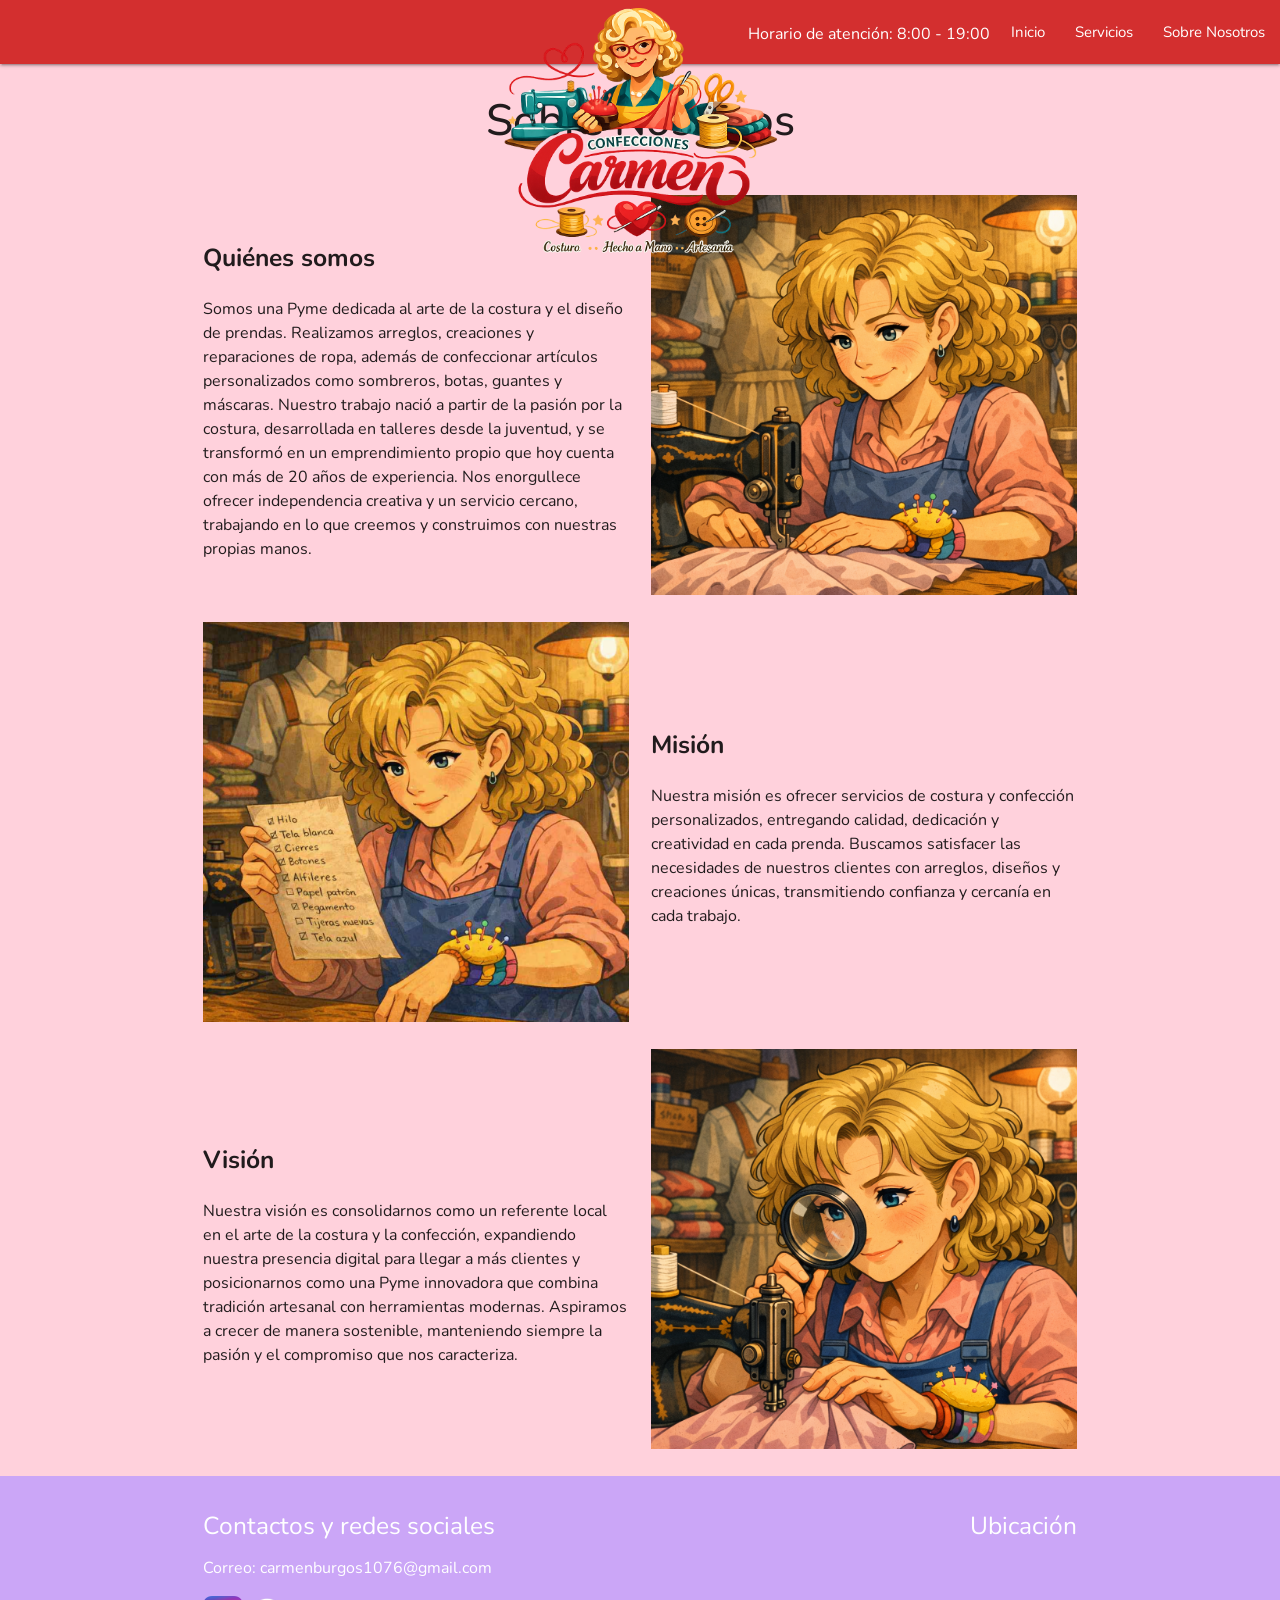
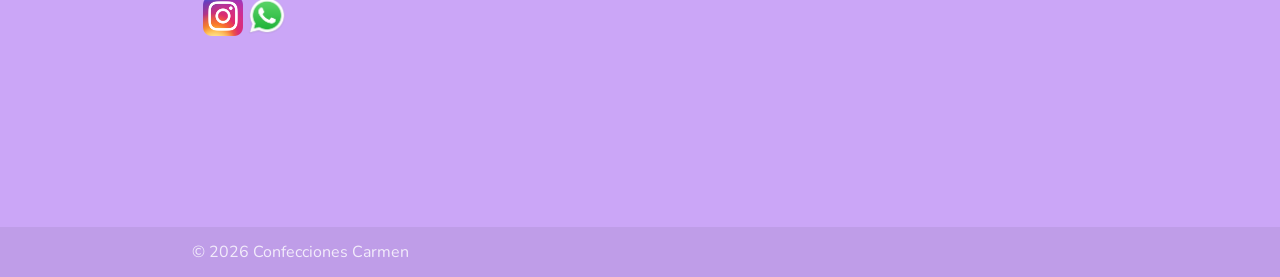
==== Front_End_Proyecto/nosotros.html @ 8a48b278 "cambios css en todas las paginas del link del correo" ====
<!DOCTYPE html>
<html lang="es">
<head>
  <meta charset="UTF-8">
  <meta name="viewport" content="width=device-width, initial-scale=1.0">
  <title>Tienda de Costuras</title>

  <link rel="preconnect" href="https://fonts.googleapis.com">
  <link rel="preconnect" href="https://fonts.gstatic.com" crossorigin>
  <link href="https://fonts.googleapis.com/css2?family=Nunito:wght@400;600;700;800&display=swap" rel="stylesheet">
  <link rel="stylesheet" href="https://cdnjs.cloudflare.com/ajax/libs/font-awesome/6.5.0/css/all.min.css">
  <link rel="stylesheet" href="https://cdnjs.cloudflare.com/ajax/libs/materialize/1.0.0/css/materialize.min.css">
  <link rel="stylesheet" href="css/css.css">

</head>
<body>
  <!-- aqui va la Barra superior -->
  <header>
    <nav class="red darken-2">
  <div class="nav-wrapper center-align">
    <a href="index.html" class="brand-logo center">
      <img src="img/ConC v3.png" alt="Logo Mi Empresa" class="logo-img">
    </a>

        <ul id="nav-mobile" class="right hide-on-med-and-down">
          <li><a href="index.html">Inicio</a></li>
          <li><a href="servicios.html">Servicios</a></li>
          <li><a href="nosotros.html">Sobre Nosotros</a></li>
        </ul>
        <span class="right horario-nav">Horario de atención: 8:00 - 19:00</span>
      </div>
    </nav>
  </header>

  
  <!-- Contenido principal -->
  <main class="main-content">
    <div class="container">
      <h3 class="center-align title-nosotros"><strong>Sobre Nosotros</strong></h3>

      <!-- Fila 1: Texto | Imagen -->
      <div class="row valign-wrapper">
        <div class="col s12 m6">
          <h5 class="title-nosotros-datos">Quiénes somos</h5>
          <p>Somos una Pyme dedicada al arte de la costura y el diseño de prendas. Realizamos arreglos,
             creaciones y reparaciones de ropa, además de confeccionar artículos personalizados como sombreros, 
             botas, guantes y máscaras. Nuestro trabajo nació a partir de la pasión por la costura, desarrollada en 
             talleres desde la juventud, y se transformó en un emprendimiento propio que hoy cuenta con más de 20 años de experiencia.
             Nos enorgullece ofrecer independencia creativa y un servicio cercano, trabajando en lo que creemos y construimos con nuestras propias manos. </p>
        </div>
        <div class="col m6 hide-on-small-only">
          <img src="img/imagenia.png" alt="Sobre nosotros" class="responsive-img">
        </div>
      </div>

      <!-- Fila 2: Imagen | Texto -->
      <div class="row valign-wrapper">
        <div class="col m6 hide-on-small-only">
          <img src="img/imagenia3.png" alt="Sobre nosotros" class="responsive-img">
        </div>
        <div class="col s12 m6">
          <h5 class="title-nosotros-datos">Misión</h5>
          <p>Nuestra misión es ofrecer servicios de costura y confección personalizados, 
            entregando calidad, dedicación y creatividad en cada prenda. 
            Buscamos satisfacer las necesidades de nuestros clientes con arreglos, diseños y creaciones únicas, 
            transmitiendo confianza y cercanía en cada trabajo.</p>
        </div>
      </div>

      <!-- Fila 3: Texto | Imagen -->
      <div class="row valign-wrapper">
        <div class="col s12 m6">
          <h5 class="title-nosotros-datos">Visión</h5>
          <p>Nuestra visión es consolidarnos como un referente local en el arte de la costura y la confección, 
            expandiendo nuestra presencia digital para llegar a más clientes y posicionarnos como una Pyme innovadora que combina tradición 
            artesanal con herramientas modernas. Aspiramos a crecer de manera sostenible, manteniendo siempre la pasión y el compromiso que nos caracteriza.</p>
        </div>
        <div class="col m6 hide-on-small-only">
          <img src="img/imagenia2.png" alt="Sobre nosotros" class="responsive-img">
        </div>
      </div>

    </div>
  </main>


  <!-- aqui va el pie de pagina -->
  <footer class="page-footer">
    <div class="container">
      <div class="row">
        <!-- Columna izquierda: contactos y redes -->
        <div class="col s12 m6">
          <h5 class="white-text">Contactos y redes sociales</h5> 
         <p class="white-text"><a class="link_correo" href="mailto:carmenburgos1076@gmail.com">Correo: carmenburgos1076@gmail.com</a></p>
          <a href="https://www.instagram.com/carmenburgos1076" target="_blank">
            <img src="img/Instagram_icon.png" alt="Instagram_icon" width="40" height="40">
          </a>
          <a href="https://wa.me/56961968245" target="_blank">
            <img src="img/WhatsApp_icon.png" alt="WhatsApp_icon" width="40" height="40">
          </a>
        </div>

        <div class="col s12 m6 right-align">
          <h5 class="white-text">Ubicación</h5>
          <iframe 
            src="https://www.google.com/maps/embed?pb=!4v1776399993003!6m8!1m7!1stLhyUdAjSl9Hm99v_wA_qw!2m2!1d-27.35488574480108!2d-70.31295464210376!3f214.4098993925791!4f-11.968861570810489!5f0.7820865974627469" 
            width="400" 
            height="250" 
            style="border:0;" 
            allowfullscreen="" 
            loading="lazy">
          </iframe>
        </div>
      </div>
    </div>

    <div class="footer-copyright">
      <div class="container">
        © 2026 Confecciones Carmen
      </div>
    </div>
  </footer>



  <script src="https://cdnjs.cloudflare.com/ajax/libs/materialize/1.0.0/js/materialize.min.js"></script>
</body>
</html>
---- Front_End_Proyecto/css/css.css ----
@import url('https://fonts.googleapis.com/css2?family=Nunito:wght@400;600;700;800&display=swap');

*, *::before, *::after {
  font-family: 'Nunito', sans-serif;
}

 body {
    display: flex;
    min-height: 100vh;
    flex-direction: column;
    font-size: 16px;
    background-color: #FFD1DC;
  }

  .responsive-img {
    height: 400px  !important;
    width: 100% !important;
    object-fit: cover;

  }
  
  .horario-nav {
  font-size: 16px;   
  padding: 2px 6px;  
}

  main {
    flex: 1 0 auto;
  }

  .title-nosotros {
    margin-bottom: 50px;
  }

  .title-nosotros-datos {
    margin-bottom: 25px;
    margin-top: 25px;
    font-weight: bold !important;
  }


  .logo-img {
  height: 350px;
  margin-top: -25px;
  }

  /* ── Accesibilidad: foco visible para navegación con teclado ── */
  a:focus,
  button:focus,
  input:focus,
  select:focus,
  textarea:focus {
    outline: 1px solid #818181;
    outline-offset: 2px;
    border-radius: 2px;
  }
  
  nav {
    background-color: lemonchiffon;
  }
  
  .page-footer {
    background-color: #CBA6F7; /* Morado pastel */
  }
  
  .responsive-service-img {
    height: 150px !important;
    width: auto !important;
    margin: 20px auto 0 !important;
    display: block;
    object-fit: contain;
  }

  .card_servicios {
    border-radius: 15px;
  }

  .link_correo {
    color: white;
  }

  .link_correo:hover {
    color: #FFD1DC;
  }
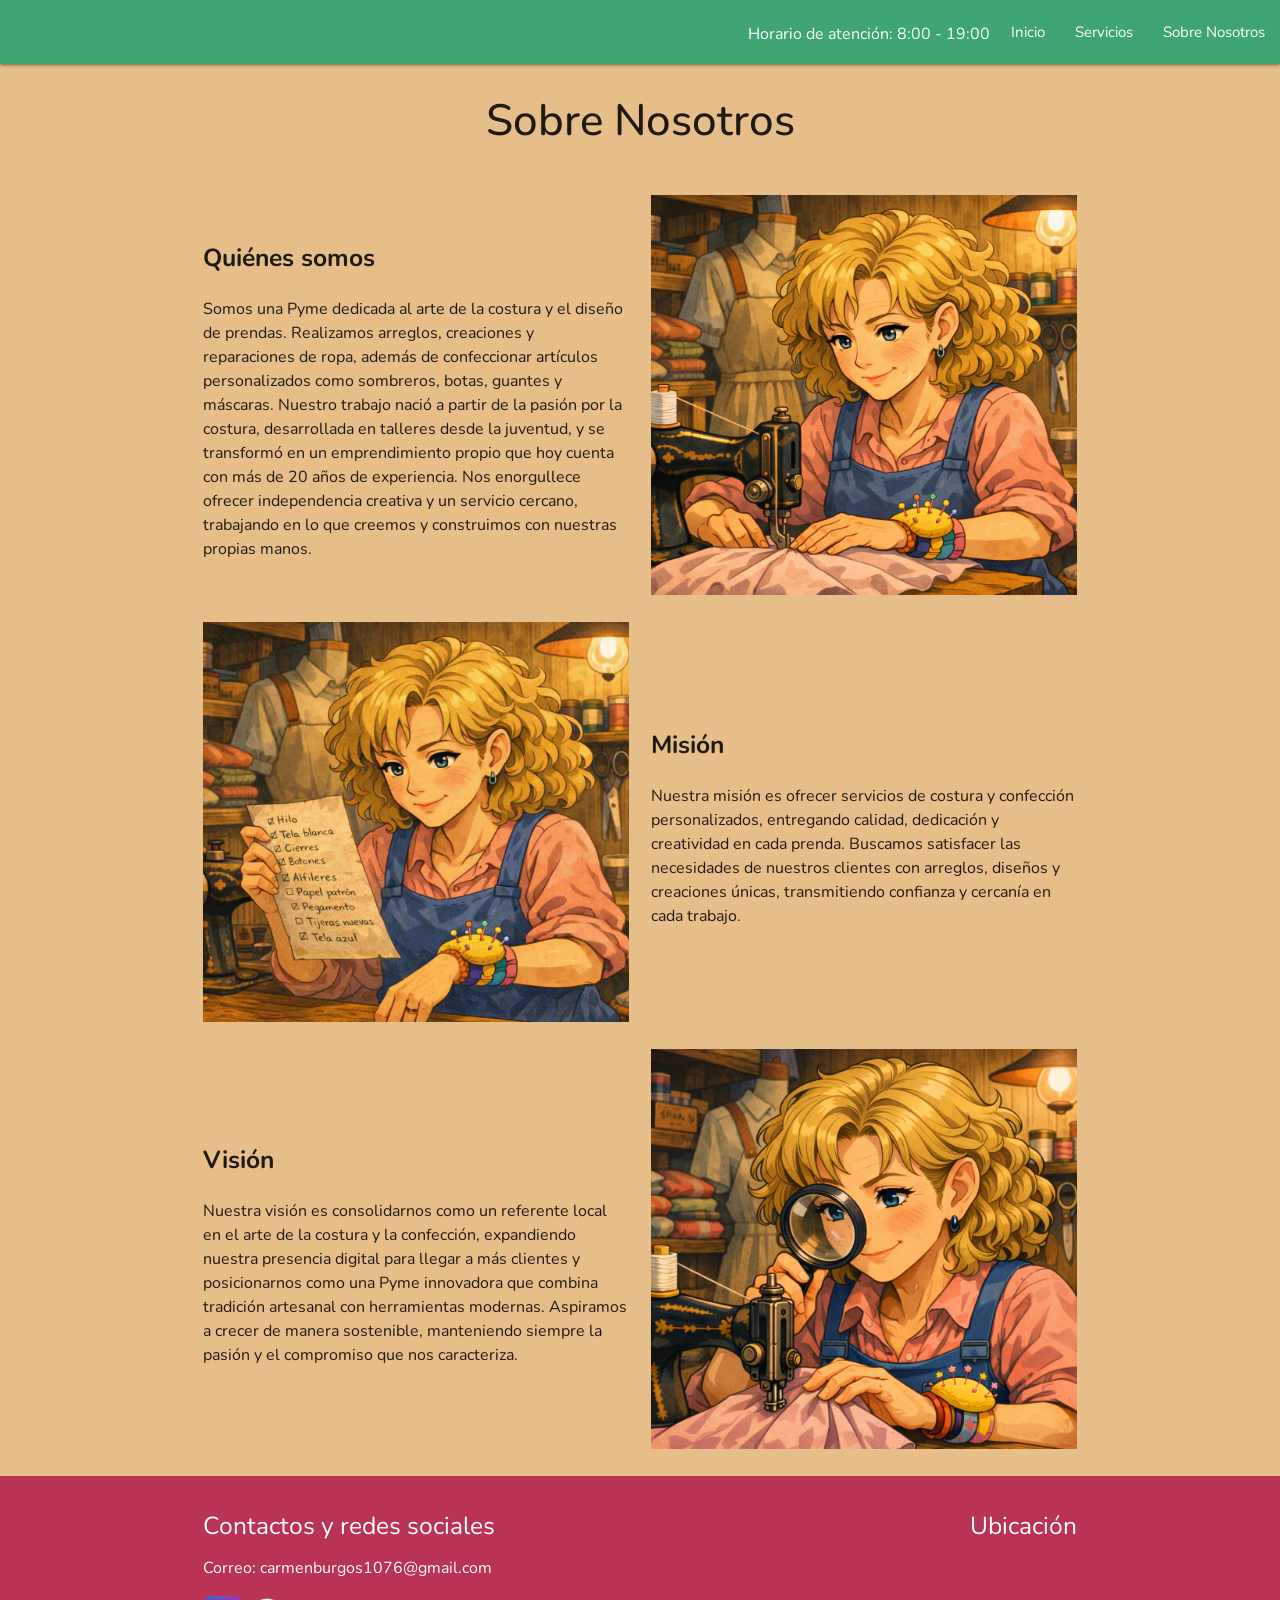
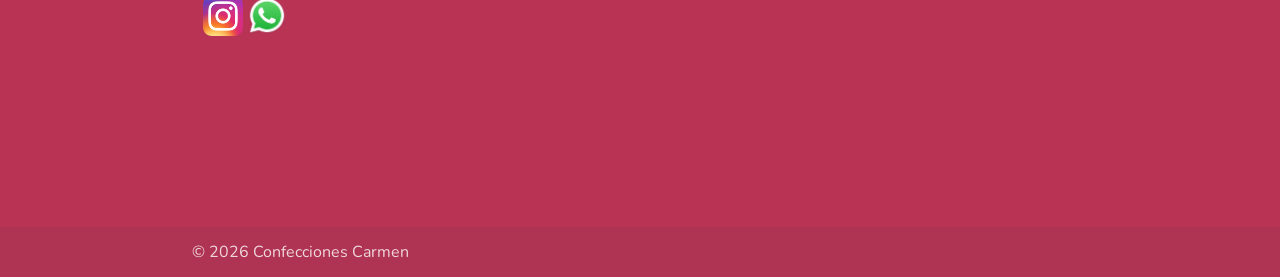
==== commit 7c0e9da5: "Cambio Visual Se Cambio El Lugar Del "Bienvenidos" y Tambien Los Colores Tanto Del Footer Como De La" ====
--- a/Front_End_Proyecto/nosotros.html
+++ b/Front_End_Proyecto/nosotros.html
@@ -16,10 +16,10 @@
 <body>
   <!-- aqui va la Barra superior -->
   <header>
-    <nav class="red darken-2">
+    <nav class="barra-superior">
   <div class="nav-wrapper center-align">
     <a href="index.html" class="brand-logo center">
-      <img src="img/ConC v3.png" alt="Logo Mi Empresa" class="logo-img">
+      <img src="img/ConC alter version.png" alt="Logo Mi Empresa" class="logo-alter">
     </a>
 
         <ul id="nav-mobile" class="right hide-on-med-and-down">
--- a/Front_End_Proyecto/css/css.css
+++ b/Front_End_Proyecto/css/css.css
@@ -9,7 +9,7 @@
     min-height: 100vh;
     flex-direction: column;
     font-size: 16px;
-    background-color: #FFD1DC;
+    background-color: #E6BE8A;
   }
 
   .responsive-img {
@@ -38,10 +38,32 @@
     font-weight: bold !important;
   }
 
+  .barra-superior {
+  background-color: #3FA572;
+  }
 
   .logo-img {
   height: 350px;
   margin-top: -25px;
+  }
+
+  .logo-alter {
+  height: 300px;
+  position: absolute;
+  top: -50px;
+  left: -1275px;
+  }
+
+  .products-content {
+  margin-top: 50px;
+  }
+
+  .intro-trabajos {
+  margin-top: 300px;
+  margin-bottom: 30px;
+  font-size: 28px;
+  text-shadow: 1px 1px 2px rgba(0,0,0,0.2);
+  color: #222;
   }
 
   /* ── Accesibilidad: foco visible para navegación con teclado ── */
@@ -60,7 +82,7 @@
   }
   
   .page-footer {
-    background-color: #CBA6F7; /* Morado pastel */
+    background-color: #b93355;
   }
   
   .responsive-service-img {
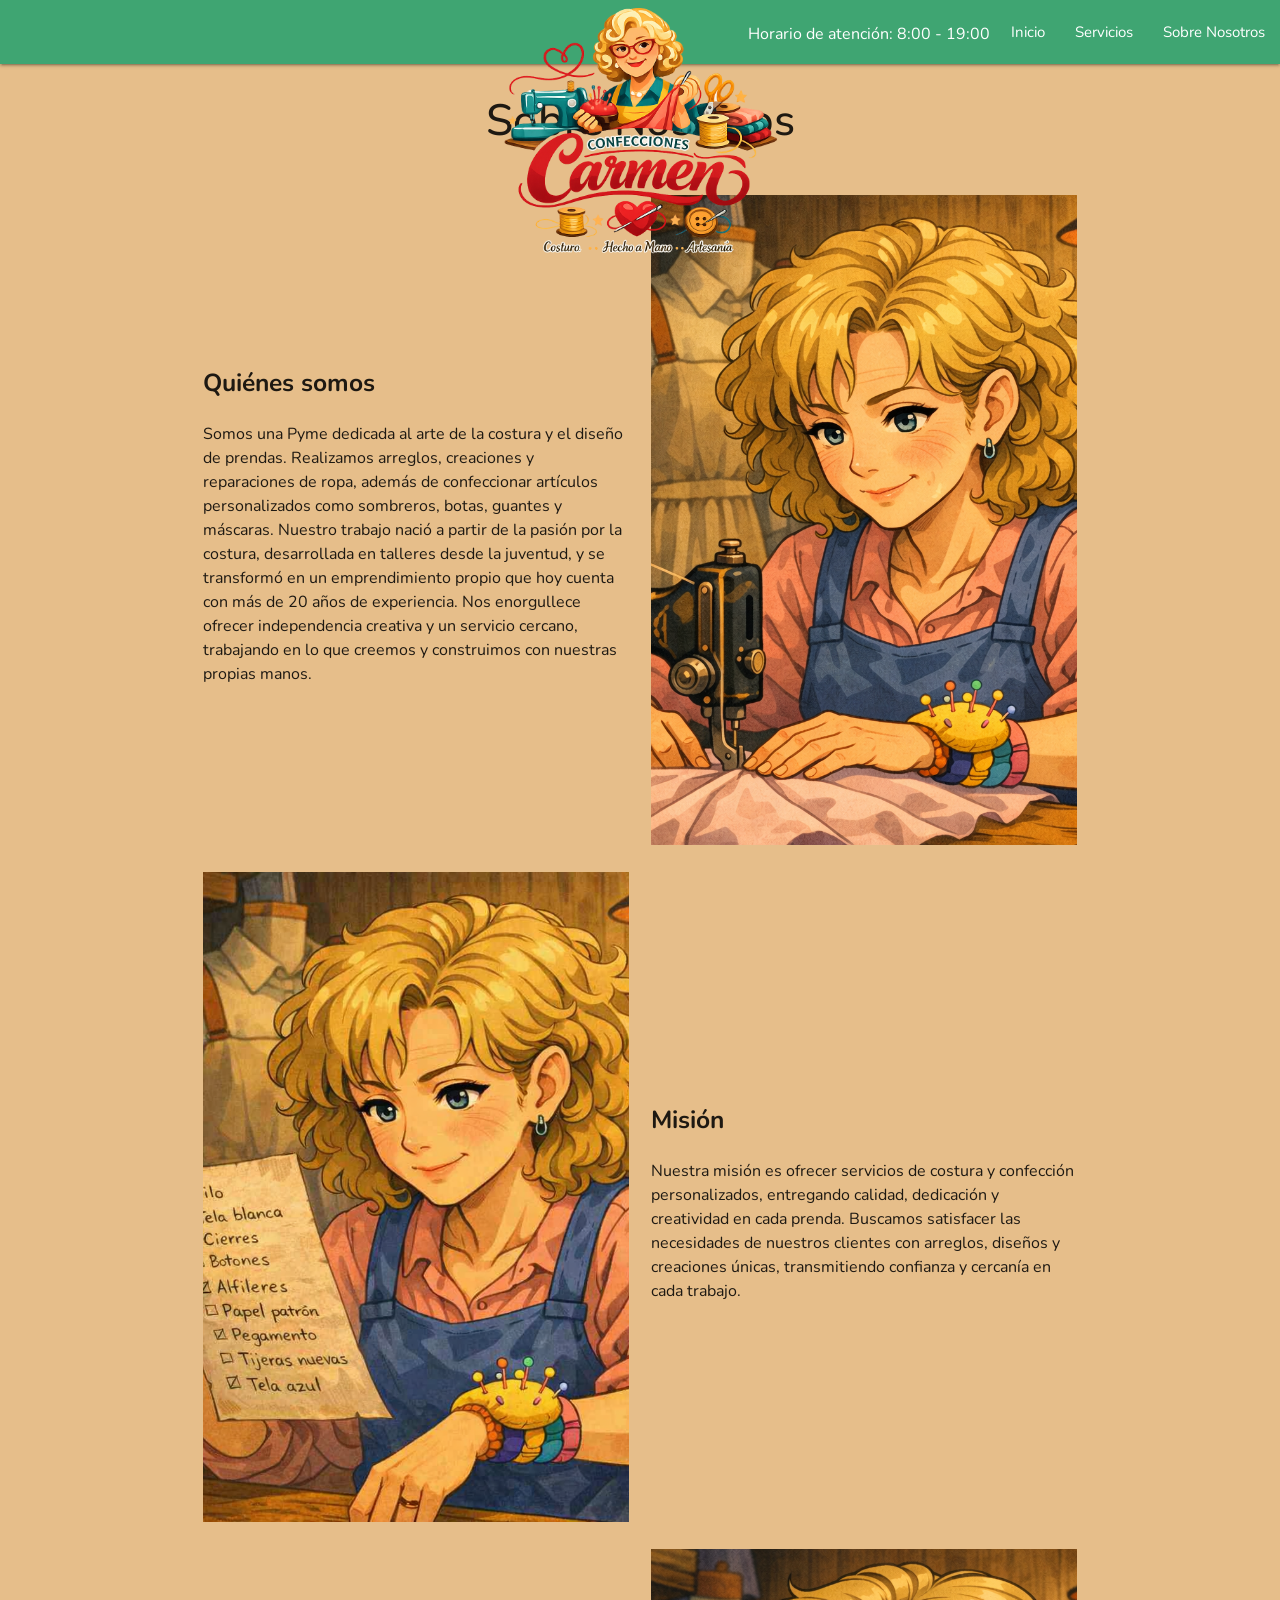
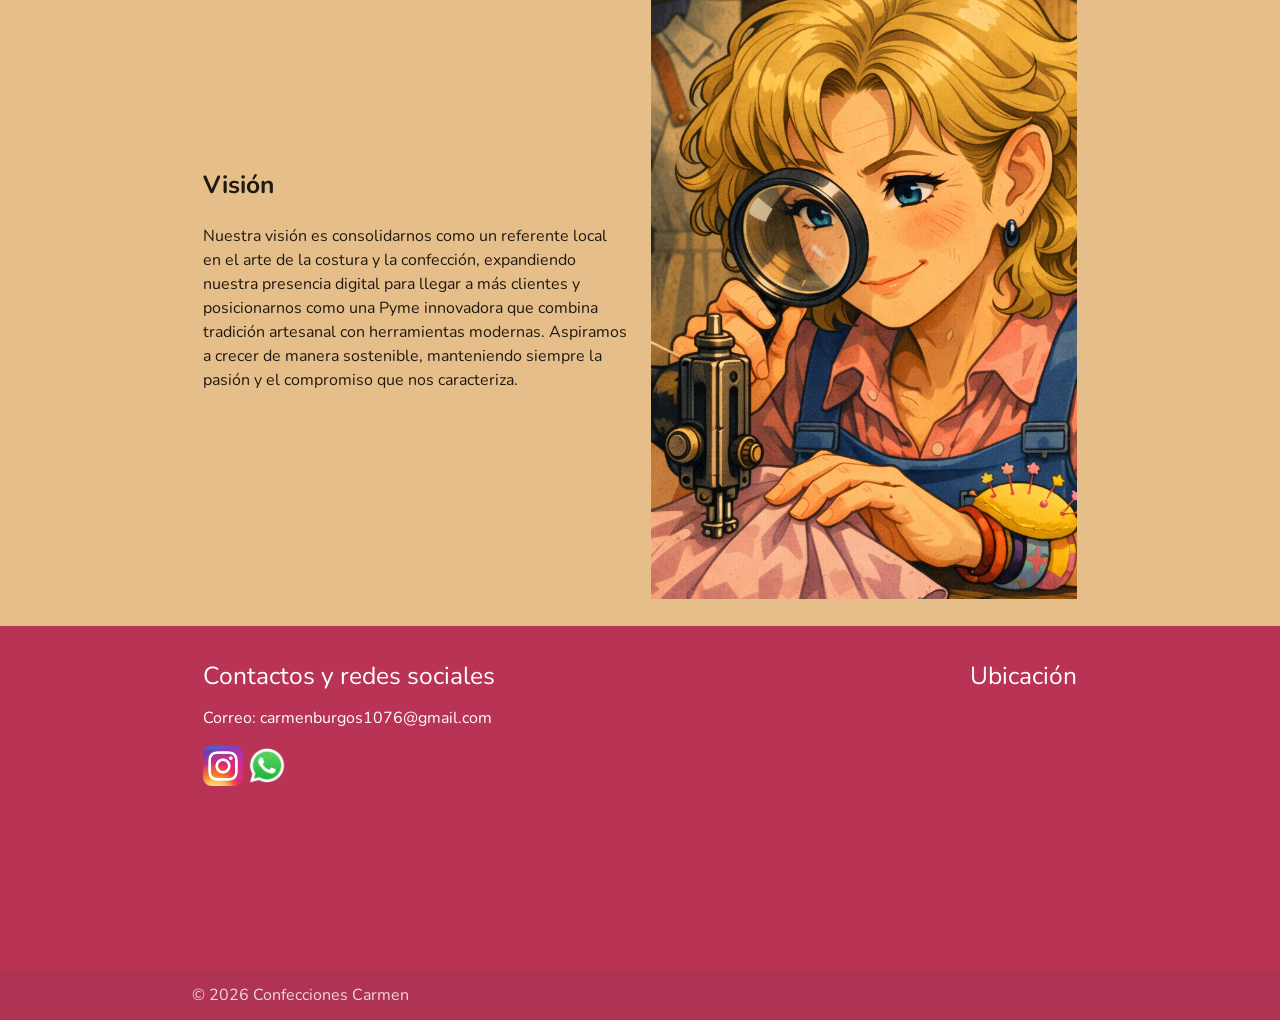
==== commit d6bed1c2: "Se ajusta la compativilidad movil y responsiva, se modifca el navgador en movil para que que quede o" ====
--- a/Front_End_Proyecto/nosotros.html
+++ b/Front_End_Proyecto/nosotros.html
@@ -10,6 +10,7 @@
   <link href="https://fonts.googleapis.com/css2?family=Nunito:wght@400;600;700;800&display=swap" rel="stylesheet">
   <link rel="stylesheet" href="https://cdnjs.cloudflare.com/ajax/libs/font-awesome/6.5.0/css/all.min.css">
   <link rel="stylesheet" href="https://cdnjs.cloudflare.com/ajax/libs/materialize/1.0.0/css/materialize.min.css">
+  <link href="https://fonts.googleapis.com/icon?family=Material+Icons" rel="stylesheet">
   <link rel="stylesheet" href="css/css.css">
 
 </head>
@@ -17,19 +18,28 @@
   <!-- aqui va la Barra superior -->
   <header>
     <nav class="barra-superior">
-  <div class="nav-wrapper center-align">
+  <div class="nav-wrapper">
     <a href="index.html" class="brand-logo center">
-      <img src="img/ConC alter version.png" alt="Logo Mi Empresa" class="logo-alter">
+      <img src="img/ConC v3.png" alt="Logo Mi Empresa" class="logo-img">
     </a>
+
+    <a href="#" data-target="mobile-nav" class="sidenav-trigger"><i class="material-icons">menu</i></a>
 
         <ul id="nav-mobile" class="right hide-on-med-and-down">
           <li><a href="index.html">Inicio</a></li>
           <li><a href="servicios.html">Servicios</a></li>
           <li><a href="nosotros.html">Sobre Nosotros</a></li>
         </ul>
-        <span class="right horario-nav">Horario de atención: 8:00 - 19:00</span>
+        <span class="right horario-nav hide-on-small-only">Horario de atención: 8:00 - 19:00</span>
       </div>
     </nav>
+
+    <!-- Menú lateral para móviles -->
+    <ul class="sidenav" id="mobile-nav">
+      <li><a href="index.html">Inicio</a></li>
+      <li><a href="servicios.html">Servicios</a></li>
+      <li><a href="nosotros.html">Sobre Nosotros</a></li>
+    </ul>
   </header>
 
   
@@ -102,14 +112,14 @@
 
         <div class="col s12 m6 right-align">
           <h5 class="white-text">Ubicación</h5>
-          <iframe 
-            src="https://www.google.com/maps/embed?pb=!4v1776399993003!6m8!1m7!1stLhyUdAjSl9Hm99v_wA_qw!2m2!1d-27.35488574480108!2d-70.31295464210376!3f214.4098993925791!4f-11.968861570810489!5f0.7820865974627469" 
-            width="400" 
-            height="250" 
-            style="border:0;" 
-            allowfullscreen="" 
-            loading="lazy">
-          </iframe>
+          <div class="map-container">
+            <iframe 
+              src="https://www.google.com/maps/embed?pb=!4v1776399993003!6m8!1m7!1stLhyUdAjSl9Hm99v_wA_qw!2m2!1d-27.35488574480108!2d-70.31295464210376!3f214.4098993925791!4f-11.968861570810489!5f0.7820865974627469" 
+              style="border:0;" 
+              allowfullscreen="" 
+              loading="lazy">
+            </iframe>
+          </div>
         </div>
       </div>
     </div>
@@ -124,5 +134,6 @@
 
 
   <script src="https://cdnjs.cloudflare.com/ajax/libs/materialize/1.0.0/js/materialize.min.js"></script>
+  <script src="js/js.js"></script>
 </body>
 </html>
--- a/Front_End_Proyecto/css/css.css
+++ b/Front_End_Proyecto/css/css.css
@@ -1,6 +1,6 @@
 @import url('https://fonts.googleapis.com/css2?family=Nunito:wght@400;600;700;800&display=swap');
 
-*, *::before, *::after {
+*:not(i):not(.fas):not(.fab):not(.far):not(.fal):not(.fad):not(.fat):not(.material-icons) {
   font-family: 'Nunito', sans-serif;
 }
 
@@ -13,7 +13,7 @@
   }
 
   .responsive-img {
-    height: 400px  !important;
+    height: 650px  !important;
     width: 100% !important;
     object-fit: cover;
 
@@ -41,6 +41,99 @@
   .barra-superior {
   background-color: #3FA572;
   }
+
+  /* ── Estilos Limpios del Carrusel ── */
+  .carousel-container {
+    padding: 40px 0;
+    background: rgba(255, 255, 255, 0.1); /* Sutil fondo para separar secciones */
+    border-radius: 20px;
+    margin: 20px 0;
+    position: relative;
+    overflow: hidden;
+    box-shadow: inset 0 0 50px rgba(0,0,0,0.05);
+  }
+
+  .carousel-container h2 {
+    margin-bottom: 40px;
+    font-weight: 700;
+    color: #444;
+  }
+
+  .carousel {
+    height: 600px !important;
+    width: 100%;
+  }
+
+  .carousel.carousel-slider {
+    height: 600px !important;
+  }
+
+  .carousel .carousel-item {
+    display: flex !important;
+    justify-content: center;
+    align-items: center;
+    width: 100% !important;
+    opacity: 0; /* Inactivo */
+    transition: opacity 0.5s ease;
+  }
+
+  .carousel .carousel-item.active {
+    opacity: 1;
+  }
+
+  .carousel-item img {
+    width: auto !important; 
+    max-height: 550px;
+    border-radius: 15px; /* Bordes suaves */
+    box-shadow: 0 10px 30px rgba(0,0,0,0.15); /* Sombra elegante */
+    transition: transform 0.3s ease;
+    object-fit: contain;
+  }
+
+  .carousel-item img:hover {
+    transform: scale(1.02); /* Micro-interacción */
+  }
+
+  /* Botones de navegación con desenfoque de fondo */
+  .moveNextCarousel, .movePrevCarousel {
+    position: absolute;
+    top: 55%;
+    z-index: 10;
+    transform: translateY(-50%);
+    background-color: rgba(255, 64, 129, 0.7) !important;
+    backdrop-filter: blur(5px);
+    border: 2px solid rgba(255, 255, 255, 0.3);
+    box-shadow: 0 4px 15px rgba(0,0,0,0.1) !important;
+    transition: all 0.3s ease !important;
+  }
+
+  .movePrevCarousel {
+    left: 10px;
+  }
+
+  .moveNextCarousel {
+    right: 10px;
+  }
+
+  .moveNextCarousel:hover, .movePrevCarousel:hover {
+    background-color: rgba(255, 64, 129, 1) !important;
+    transform: translateY(-50%) scale(1.1);
+  }
+
+  .carousel .indicators .indicator-item {
+    background-color: rgba(0,0,0,0.15);
+    width: 12px;
+    height: 12px;
+    margin: 0 6px;
+    transition: transform 0.3s ease;
+  }
+
+  .carousel .indicators .indicator-item.active {
+    background-color: #ff4081;
+    transform: scale(1.3);
+  }
+
+  /* ───────────────────────────────── */
 
   .logo-img {
   height: 350px;
@@ -60,13 +153,13 @@
 
   .intro-trabajos {
   margin-top: 300px;
-  margin-bottom: 30px;
+  margin-bottom: -20px;
   font-size: 28px;
   text-shadow: 1px 1px 2px rgba(0,0,0,0.2);
   color: #222;
   }
 
-  /* ── Accesibilidad: foco visible para navegación con teclado ── */
+  /* ── Accesibilidad ── */
   a:focus,
   button:focus,
   input:focus,
@@ -78,7 +171,20 @@
   }
   
   nav {
-    background-color: lemonchiffon;
+    background-color: #3FA572; /* Color base del nav */
+  }
+
+  .sidenav {
+    background-color: #3FA572;
+  }
+
+  .sidenav li a {
+    color: white !important;
+    font-weight: 600;
+  }
+
+  .sidenav li a:hover {
+    background-color: rgba(255, 255, 255, 0.1) !important;
   }
   
   .page-footer {
@@ -105,3 +211,43 @@
     color: #FFD1DC;
   }
 
+  /* Estilos para el Mapa Responsivo */
+  .map-container {
+    width: 100%;
+    max-width: 400px;
+    height: 250px;
+    margin-left: auto;
+    border-radius: 8px;
+    overflow: hidden;
+  }
+
+  .map-container iframe {
+    width: 100% !important;
+    height: 100% !important;
+  }
+
+  @media only screen and (max-width: 600px) {
+    .map-container {
+      max-width: 100%;
+      height: 200px;
+      margin-top: 20px;
+    }
+    
+    .logo-img {
+      height: 200px;
+      margin-top: 0;
+    }
+
+    .intro-trabajos {
+      margin-top: 150px;
+      font-size: 20px;
+    }
+
+    .carousel, .carousel.carousel-slider {
+      height: 400px !important;
+    }
+    
+    .carousel-item img {
+      max-height: 350px;
+    }
+  }
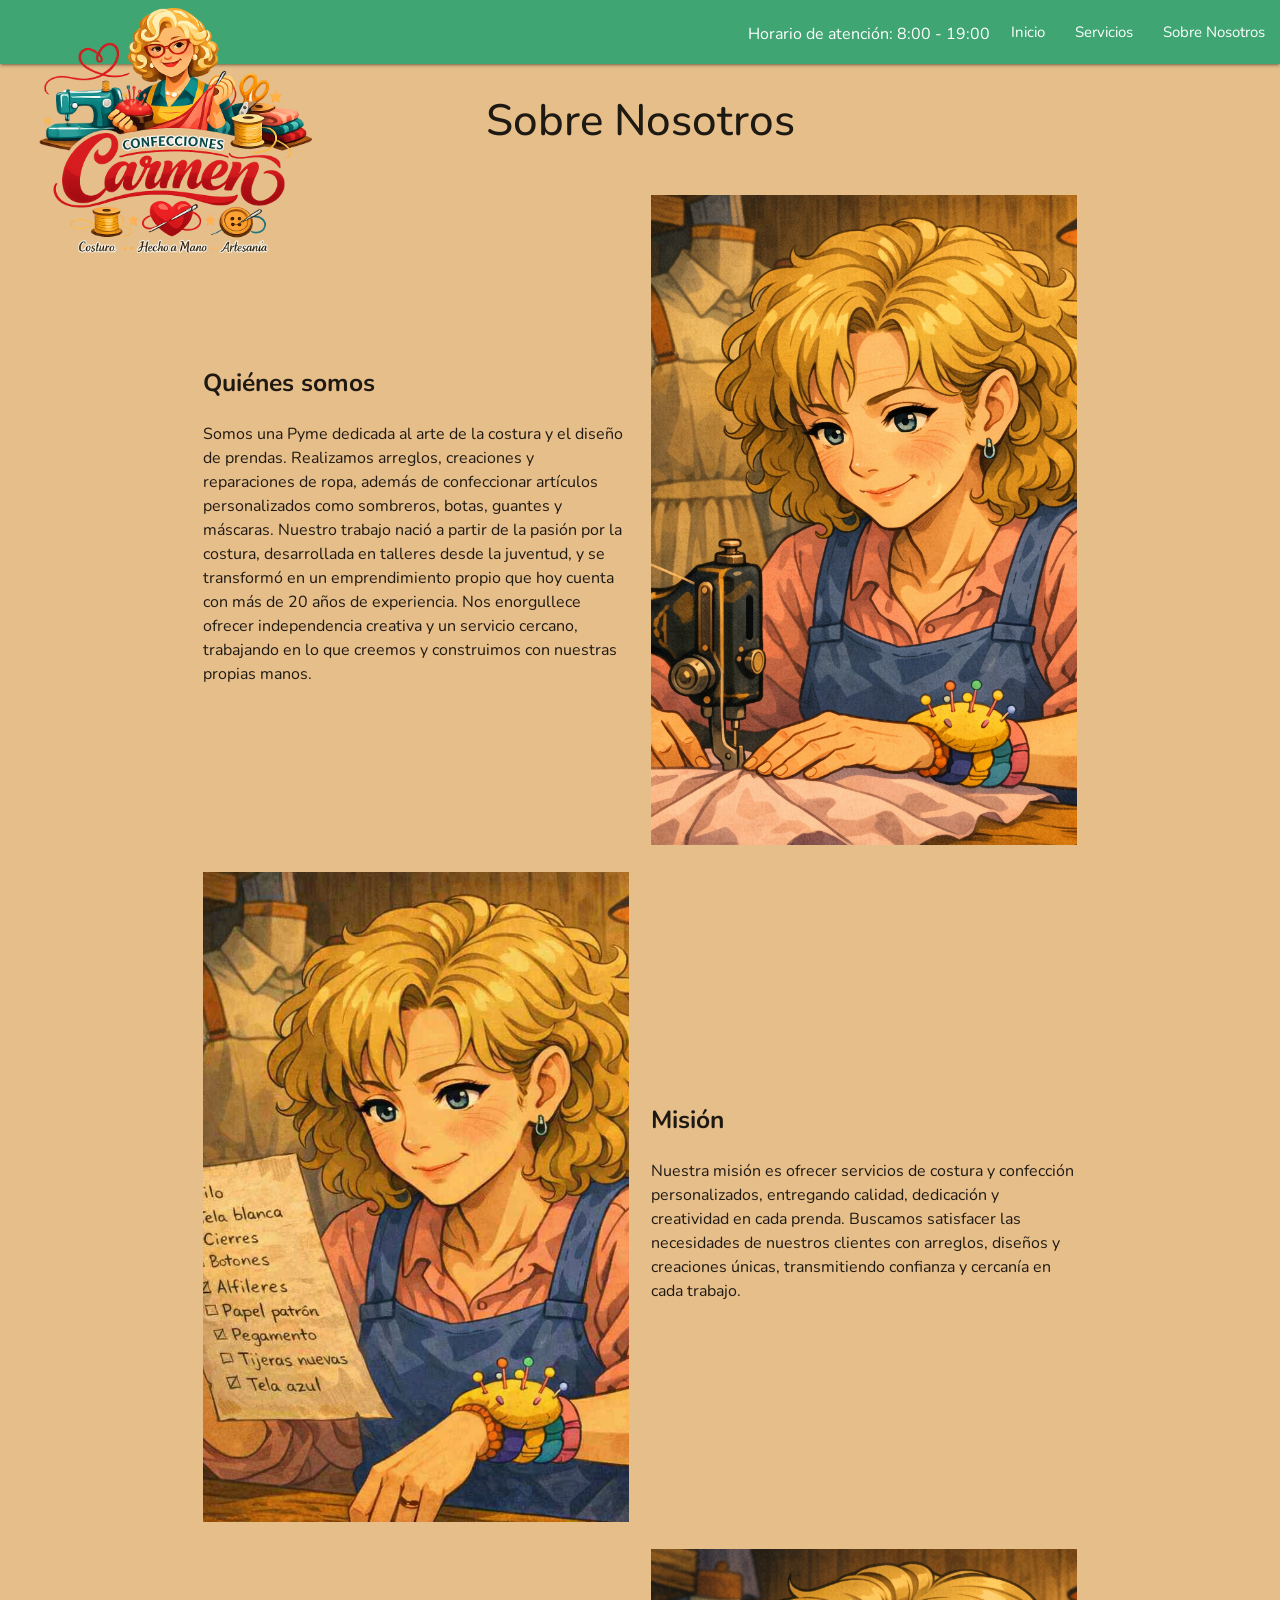
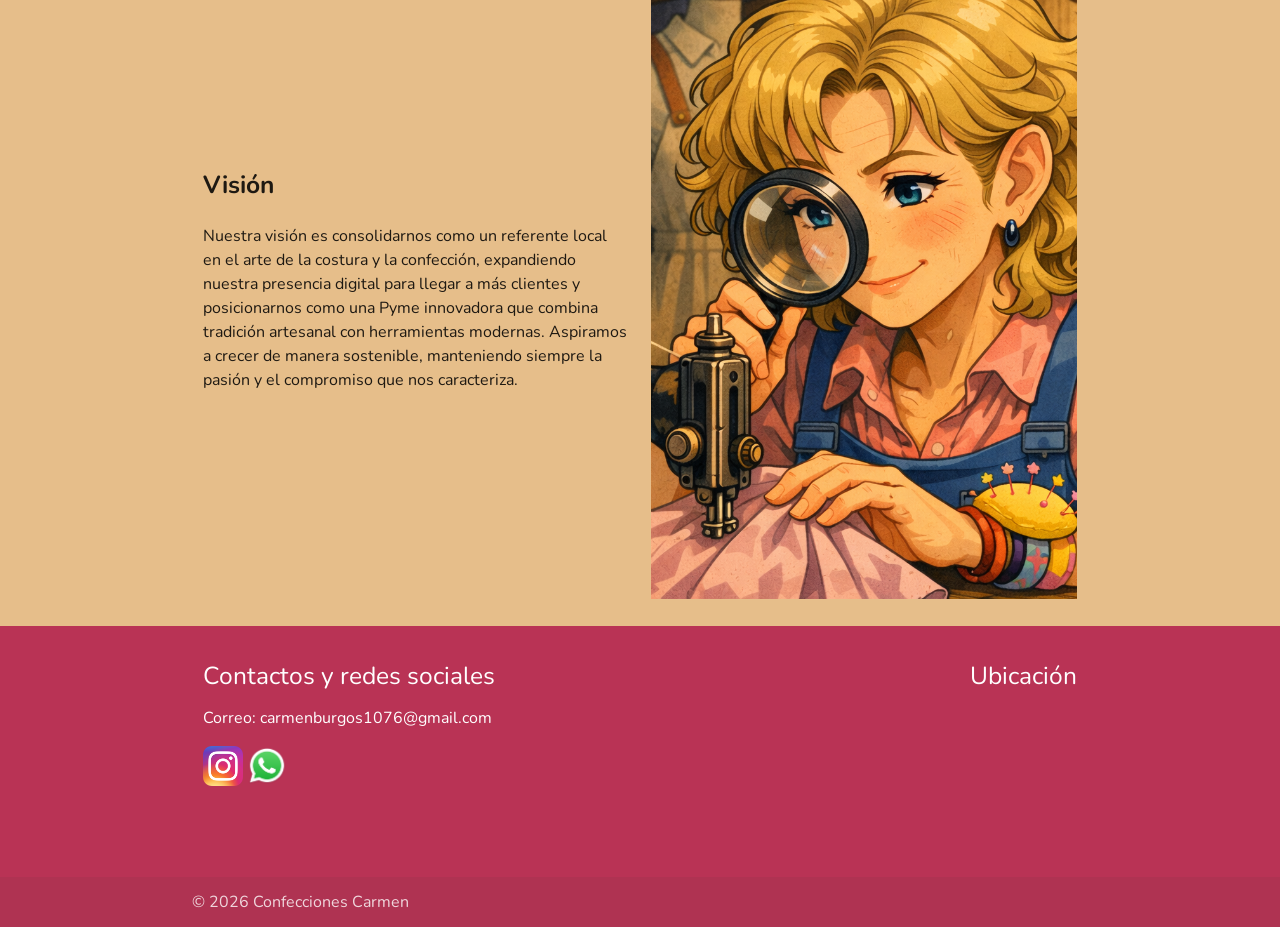
==== commit 04a3bfe4: "Se corrigio lugar de logo Se movio el logo de las paginas servicios y sobre nosotros, ya que causaba" ====
--- a/Front_End_Proyecto/nosotros.html
+++ b/Front_End_Proyecto/nosotros.html
@@ -15,11 +15,10 @@
 
 </head>
 <body>
-  <!-- aqui va la Barra superior -->
   <header>
     <nav class="barra-superior">
   <div class="nav-wrapper">
-    <a href="index.html" class="brand-logo center">
+    <a href="index.html" class="brand-logo left">
       <img src="img/ConC v3.png" alt="Logo Mi Empresa" class="logo-img">
     </a>
 
@@ -34,7 +33,6 @@
       </div>
     </nav>
 
-    <!-- Menú lateral para móviles -->
     <ul class="sidenav" id="mobile-nav">
       <li><a href="index.html">Inicio</a></li>
       <li><a href="servicios.html">Servicios</a></li>
@@ -43,12 +41,10 @@
   </header>
 
   
-  <!-- Contenido principal -->
   <main class="main-content">
     <div class="container">
       <h3 class="center-align title-nosotros"><strong>Sobre Nosotros</strong></h3>
 
-      <!-- Fila 1: Texto | Imagen -->
       <div class="row valign-wrapper">
         <div class="col s12 m6">
           <h5 class="title-nosotros-datos">Quiénes somos</h5>
@@ -63,7 +59,6 @@
         </div>
       </div>
 
-      <!-- Fila 2: Imagen | Texto -->
       <div class="row valign-wrapper">
         <div class="col m6 hide-on-small-only">
           <img src="img/imagenia3.png" alt="Sobre nosotros" class="responsive-img">
@@ -77,7 +72,6 @@
         </div>
       </div>
 
-      <!-- Fila 3: Texto | Imagen -->
       <div class="row valign-wrapper">
         <div class="col s12 m6">
           <h5 class="title-nosotros-datos">Visión</h5>
@@ -94,11 +88,9 @@
   </main>
 
 
-  <!-- aqui va el pie de pagina -->
   <footer class="page-footer">
     <div class="container">
       <div class="row">
-        <!-- Columna izquierda: contactos y redes -->
         <div class="col s12 m6">
           <h5 class="white-text">Contactos y redes sociales</h5> 
          <p class="white-text"><a class="link_correo" href="mailto:carmenburgos1076@gmail.com">Correo: carmenburgos1076@gmail.com</a></p>
--- a/Front_End_Proyecto/css/css.css
+++ b/Front_End_Proyecto/css/css.css
@@ -1,6 +1,6 @@
 @import url('https://fonts.googleapis.com/css2?family=Nunito:wght@400;600;700;800&display=swap');
 
-*:not(i):not(.fas):not(.fab):not(.far):not(.fal):not(.fad):not(.fat):not(.material-icons) {
+*, *::before, *::after {
   font-family: 'Nunito', sans-serif;
 }
 
@@ -42,98 +42,63 @@
   background-color: #3FA572;
   }
 
-  /* ── Estilos Limpios del Carrusel ── */
-  .carousel-container {
-    padding: 40px 0;
-    background: rgba(255, 255, 255, 0.1); /* Sutil fondo para separar secciones */
-    border-radius: 20px;
-    margin: 20px 0;
-    position: relative;
-    overflow: hidden;
-    box-shadow: inset 0 0 50px rgba(0,0,0,0.05);
-  }
-
-  .carousel-container h2 {
-    margin-bottom: 40px;
-    font-weight: 700;
-    color: #444;
-  }
-
   .carousel {
-    height: 600px !important;
+    height: 700px !important; 
     width: 100%;
   }
 
-  .carousel.carousel-slider {
-    height: 600px !important;
-  }
-
   .carousel .carousel-item {
-    display: flex !important;
-    justify-content: center;
-    align-items: center;
-    width: 100% !important;
-    opacity: 0; /* Inactivo */
-    transition: opacity 0.5s ease;
-  }
-
-  .carousel .carousel-item.active {
-    opacity: 1;
+    display: flex;
+    justify-content: center; 
+    align-items: center;     
+    width: 100% !important;  
   }
 
   .carousel-item img {
     width: auto !important; 
-    max-height: 550px;
-    border-radius: 15px; /* Bordes suaves */
-    box-shadow: 0 10px 30px rgba(0,0,0,0.15); /* Sombra elegante */
-    transition: transform 0.3s ease;
-    object-fit: contain;
+    max-height: 700px;
+    object-fit: contain; 
   }
 
-  .carousel-item img:hover {
-    transform: scale(1.02); /* Micro-interacción */
+
+  .carousel-container {
+  position: relative;
+  overflow: hidden;
   }
 
-  /* Botones de navegación con desenfoque de fondo */
-  .moveNextCarousel, .movePrevCarousel {
-    position: absolute;
-    top: 55%;
-    z-index: 10;
-    transform: translateY(-50%);
-    background-color: rgba(255, 64, 129, 0.7) !important;
-    backdrop-filter: blur(5px);
-    border: 2px solid rgba(255, 255, 255, 0.3);
-    box-shadow: 0 4px 15px rgba(0,0,0,0.1) !important;
-    transition: all 0.3s ease !important;
+
+  .btn-floating i {
+  font-size: 2.5rem;
+  line-height: 56px; 
   }
 
-  .movePrevCarousel {
-    left: 10px;
+
+  .moveNextCarousel, .movePrevCarousel {
+  transform: translateY(-50%); 
   }
 
-  .moveNextCarousel {
-    right: 10px;
+  .carousel.carousel-slider {
+  height: 700px !important; 
   }
 
-  .moveNextCarousel:hover, .movePrevCarousel:hover {
-    background-color: rgba(255, 64, 129, 1) !important;
-    transform: translateY(-50%) scale(1.1);
+  .carousel .carousel-item {
+  display: flex !important;
+  justify-content: center;
+  align-items: center;
+  }
+
+  .carousel .carousel-item img {
+  width: auto !important;
+  max-height: 100%;
+  object-fit: contain;
   }
 
   .carousel .indicators .indicator-item {
-    background-color: rgba(0,0,0,0.15);
-    width: 12px;
-    height: 12px;
-    margin: 0 6px;
-    transition: transform 0.3s ease;
+  background-color: rgba(0,0,0,0.2);
   }
-
   .carousel .indicators .indicator-item.active {
-    background-color: #ff4081;
-    transform: scale(1.3);
+  background-color: #ff4081;
   }
-
-  /* ───────────────────────────────── */
 
   .logo-img {
   height: 350px;
@@ -153,13 +118,12 @@
 
   .intro-trabajos {
   margin-top: 300px;
-  margin-bottom: -20px;
+  margin-bottom: 30px;
   font-size: 28px;
   text-shadow: 1px 1px 2px rgba(0,0,0,0.2);
   color: #222;
   }
 
-  /* ── Accesibilidad ── */
   a:focus,
   button:focus,
   input:focus,
@@ -171,20 +135,7 @@
   }
   
   nav {
-    background-color: #3FA572; /* Color base del nav */
-  }
-
-  .sidenav {
-    background-color: #3FA572;
-  }
-
-  .sidenav li a {
-    color: white !important;
-    font-weight: 600;
-  }
-
-  .sidenav li a:hover {
-    background-color: rgba(255, 255, 255, 0.1) !important;
+    background-color: lemonchiffon;
   }
   
   .page-footer {
@@ -211,43 +162,3 @@
     color: #FFD1DC;
   }
 
-  /* Estilos para el Mapa Responsivo */
-  .map-container {
-    width: 100%;
-    max-width: 400px;
-    height: 250px;
-    margin-left: auto;
-    border-radius: 8px;
-    overflow: hidden;
-  }
-
-  .map-container iframe {
-    width: 100% !important;
-    height: 100% !important;
-  }
-
-  @media only screen and (max-width: 600px) {
-    .map-container {
-      max-width: 100%;
-      height: 200px;
-      margin-top: 20px;
-    }
-    
-    .logo-img {
-      height: 200px;
-      margin-top: 0;
-    }
-
-    .intro-trabajos {
-      margin-top: 150px;
-      font-size: 20px;
-    }
-
-    .carousel, .carousel.carousel-slider {
-      height: 400px !important;
-    }
-    
-    .carousel-item img {
-      max-height: 350px;
-    }
-  }
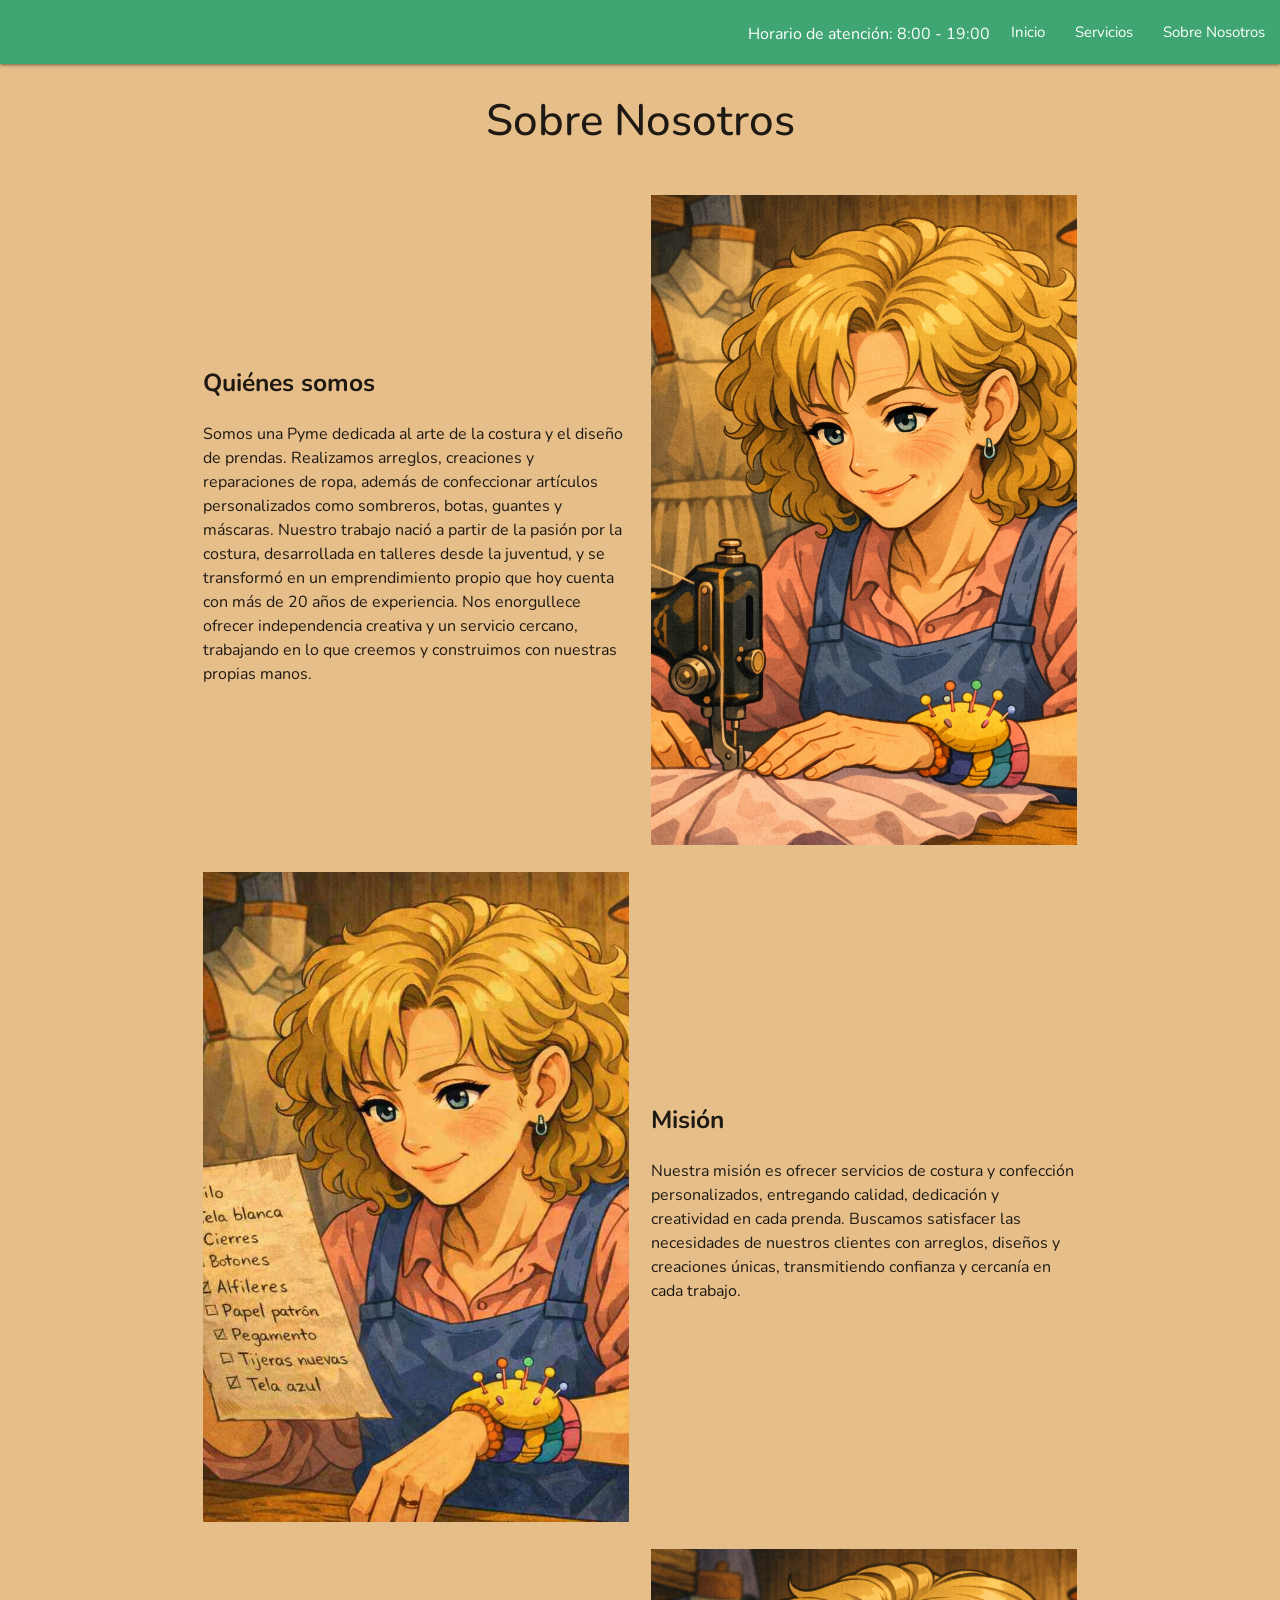
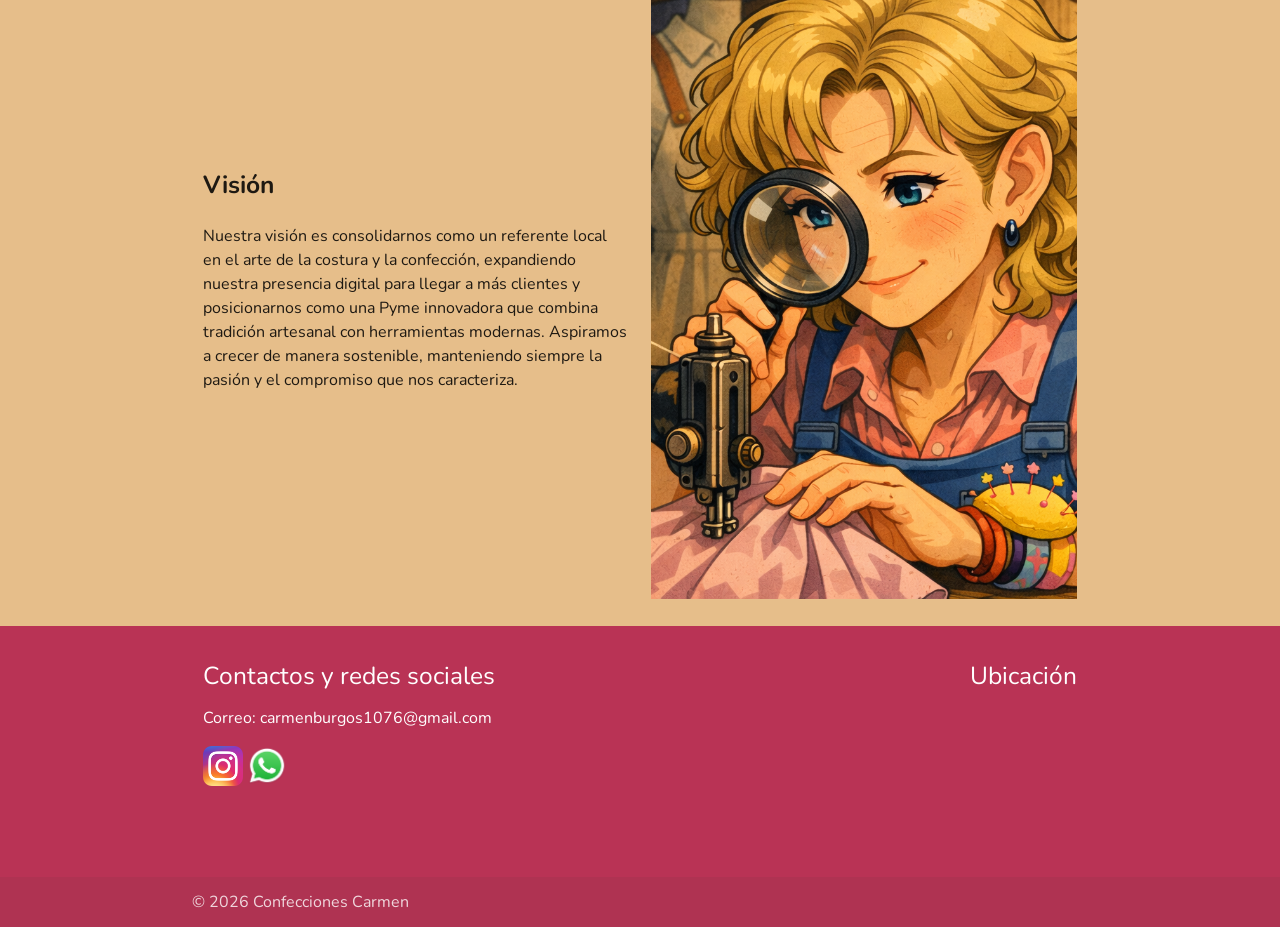
==== commit 89227307: "Correccion del logo Se oculto el Logo de las paginas secundarias como servicios y nosotros, ya que c" ====
--- a/Front_End_Proyecto/nosotros.html
+++ b/Front_End_Proyecto/nosotros.html
@@ -15,12 +15,10 @@
 
 </head>
 <body>
+  <!-- aqui va la Barra superior -->
   <header>
     <nav class="barra-superior">
   <div class="nav-wrapper">
-    <a href="index.html" class="brand-logo left">
-      <img src="img/ConC v3.png" alt="Logo Mi Empresa" class="logo-img">
-    </a>
 
     <a href="#" data-target="mobile-nav" class="sidenav-trigger"><i class="material-icons">menu</i></a>
 
@@ -33,6 +31,7 @@
       </div>
     </nav>
 
+    <!-- Menú lateral para móviles -->
     <ul class="sidenav" id="mobile-nav">
       <li><a href="index.html">Inicio</a></li>
       <li><a href="servicios.html">Servicios</a></li>
@@ -41,10 +40,12 @@
   </header>
 
   
+  <!-- Contenido principal -->
   <main class="main-content">
     <div class="container">
       <h3 class="center-align title-nosotros"><strong>Sobre Nosotros</strong></h3>
 
+      <!-- Fila 1: Texto | Imagen -->
       <div class="row valign-wrapper">
         <div class="col s12 m6">
           <h5 class="title-nosotros-datos">Quiénes somos</h5>
@@ -59,6 +60,7 @@
         </div>
       </div>
 
+      <!-- Fila 2: Imagen | Texto -->
       <div class="row valign-wrapper">
         <div class="col m6 hide-on-small-only">
           <img src="img/imagenia3.png" alt="Sobre nosotros" class="responsive-img">
@@ -72,6 +74,7 @@
         </div>
       </div>
 
+      <!-- Fila 3: Texto | Imagen -->
       <div class="row valign-wrapper">
         <div class="col s12 m6">
           <h5 class="title-nosotros-datos">Visión</h5>
@@ -88,9 +91,11 @@
   </main>
 
 
+  <!-- aqui va el pie de pagina -->
   <footer class="page-footer">
     <div class="container">
       <div class="row">
+        <!-- Columna izquierda: contactos y redes -->
         <div class="col s12 m6">
           <h5 class="white-text">Contactos y redes sociales</h5> 
          <p class="white-text"><a class="link_correo" href="mailto:carmenburgos1076@gmail.com">Correo: carmenburgos1076@gmail.com</a></p>
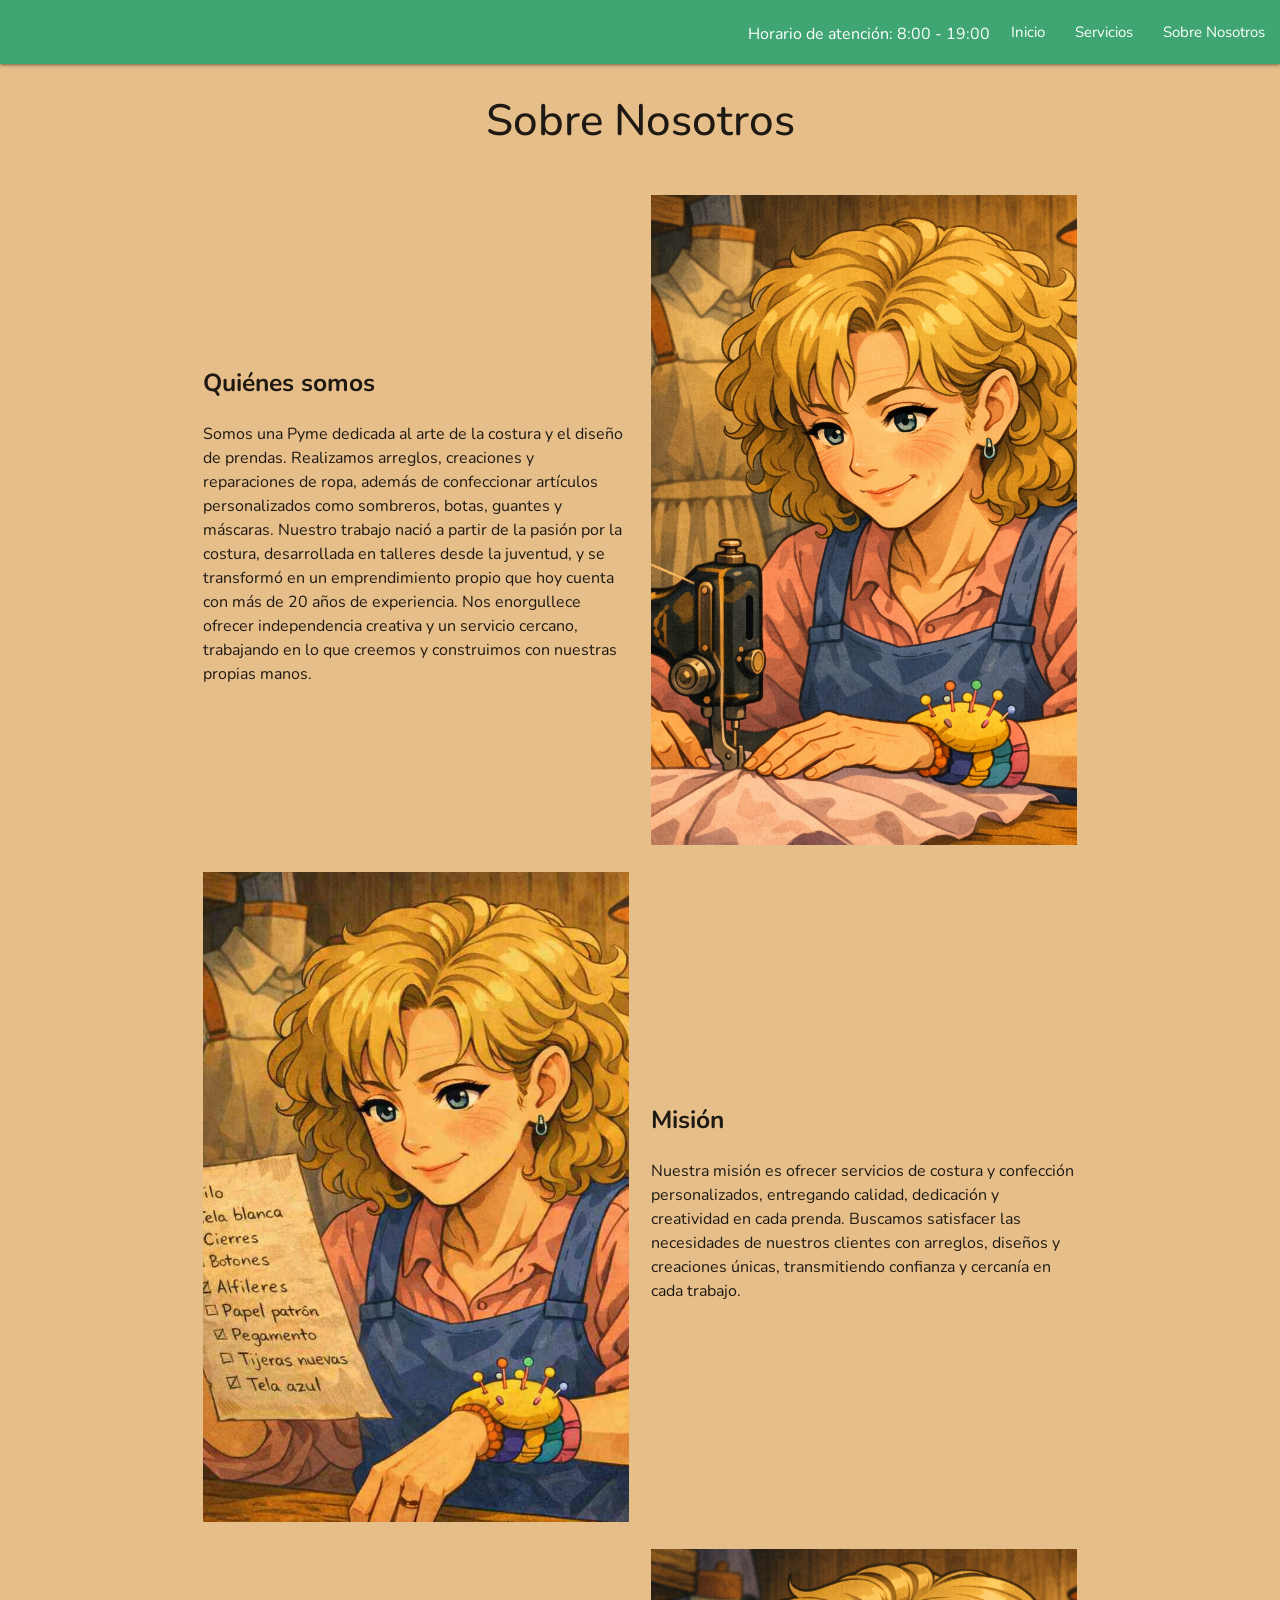
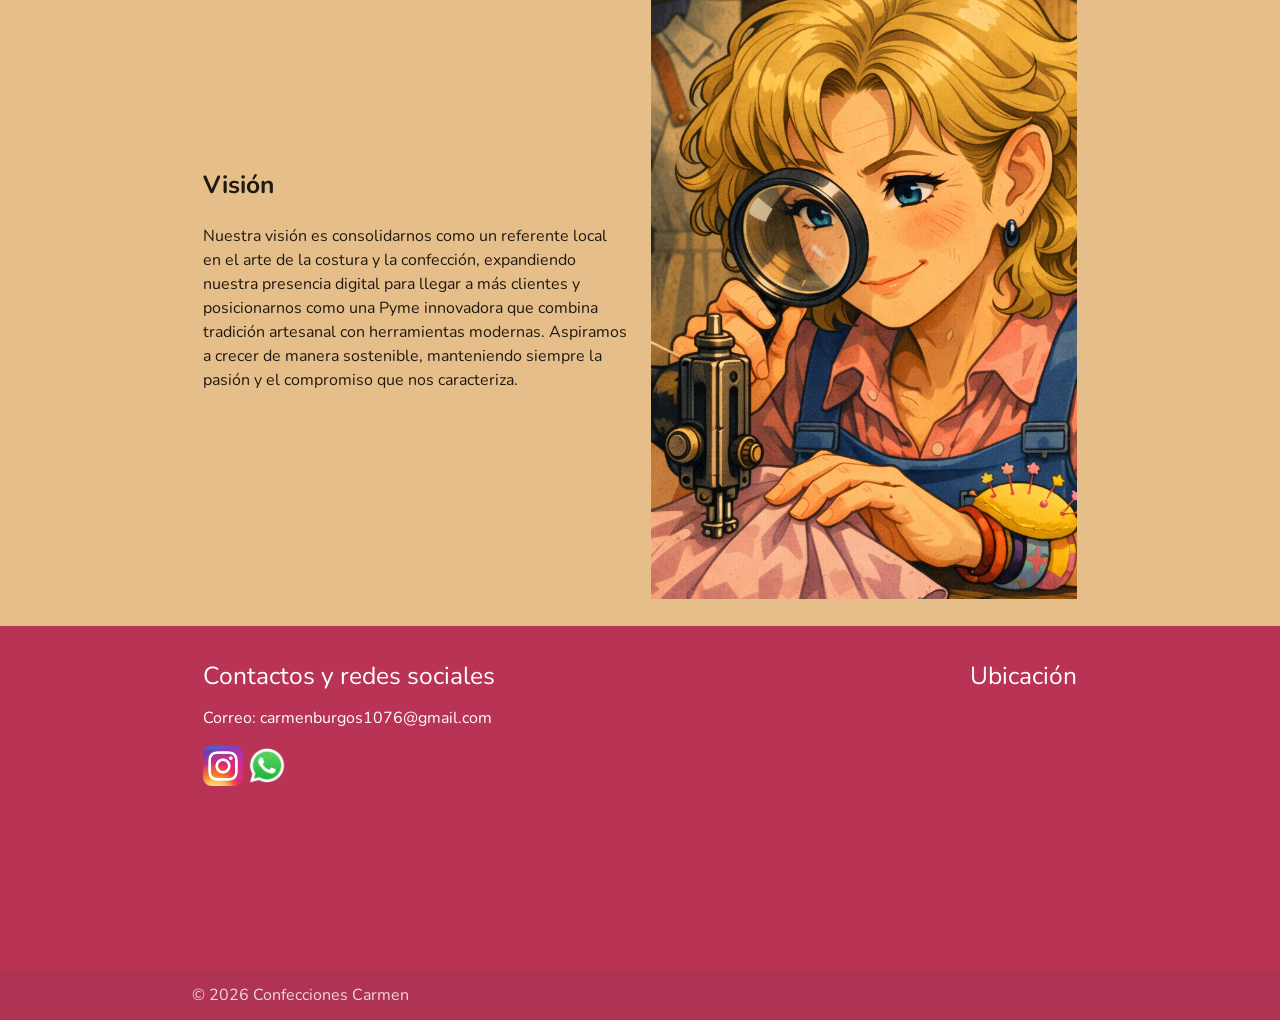
==== commit 89934a48: "Orden en archivos Se ordeno de mejor manera los archivos img, js, y cs, metiendolos en una carpeta d" ====
--- a/Front_End_Proyecto/nosotros.html
+++ b/Front_End_Proyecto/nosotros.html
@@ -11,7 +11,7 @@
   <link rel="stylesheet" href="https://cdnjs.cloudflare.com/ajax/libs/font-awesome/6.5.0/css/all.min.css">
   <link rel="stylesheet" href="https://cdnjs.cloudflare.com/ajax/libs/materialize/1.0.0/css/materialize.min.css">
   <link href="https://fonts.googleapis.com/icon?family=Material+Icons" rel="stylesheet">
-  <link rel="stylesheet" href="css/css.css">
+  <link rel="stylesheet" href="assets/css/css.css">
 
 </head>
 <body>
@@ -19,6 +19,9 @@
   <header>
     <nav class="barra-superior">
   <div class="nav-wrapper">
+    <!-- <a href="index.html" class="brand-logo center">
+      <img src="img/ConC v3.png" alt="Logo Mi Empresa" class="logo-img">
+    </a> !-->
 
     <a href="#" data-target="mobile-nav" class="sidenav-trigger"><i class="material-icons">menu</i></a>
 
@@ -56,14 +59,14 @@
              Nos enorgullece ofrecer independencia creativa y un servicio cercano, trabajando en lo que creemos y construimos con nuestras propias manos. </p>
         </div>
         <div class="col m6 hide-on-small-only">
-          <img src="img/imagenia.png" alt="Sobre nosotros" class="responsive-img">
+          <img src="assets/img/imagenia.png" alt="Sobre nosotros" class="responsive-img">
         </div>
       </div>
 
       <!-- Fila 2: Imagen | Texto -->
       <div class="row valign-wrapper">
         <div class="col m6 hide-on-small-only">
-          <img src="img/imagenia3.png" alt="Sobre nosotros" class="responsive-img">
+          <img src="assets/img/imagenia3.png" alt="Sobre nosotros" class="responsive-img">
         </div>
         <div class="col s12 m6">
           <h5 class="title-nosotros-datos">Misión</h5>
@@ -83,7 +86,7 @@
             artesanal con herramientas modernas. Aspiramos a crecer de manera sostenible, manteniendo siempre la pasión y el compromiso que nos caracteriza.</p>
         </div>
         <div class="col m6 hide-on-small-only">
-          <img src="img/imagenia2.png" alt="Sobre nosotros" class="responsive-img">
+          <img src="assets/img/imagenia2.png" alt="Sobre nosotros" class="responsive-img">
         </div>
       </div>
 
@@ -100,10 +103,10 @@
           <h5 class="white-text">Contactos y redes sociales</h5> 
          <p class="white-text"><a class="link_correo" href="mailto:carmenburgos1076@gmail.com">Correo: carmenburgos1076@gmail.com</a></p>
           <a href="https://www.instagram.com/carmenburgos1076" target="_blank">
-            <img src="img/Instagram_icon.png" alt="Instagram_icon" width="40" height="40">
+            <img src="assets/img/Instagram_icon.png" alt="Instagram_icon" width="40" height="40">
           </a>
           <a href="https://wa.me/56961968245" target="_blank">
-            <img src="img/WhatsApp_icon.png" alt="WhatsApp_icon" width="40" height="40">
+            <img src="assets/img/WhatsApp_icon.png" alt="WhatsApp_icon" width="40" height="40">
           </a>
         </div>
 
@@ -131,6 +134,6 @@
 
 
   <script src="https://cdnjs.cloudflare.com/ajax/libs/materialize/1.0.0/js/materialize.min.js"></script>
-  <script src="js/js.js"></script>
+  <script src="assets/js/js.js"></script>
 </body>
 </html>
--- a/Front_End_Proyecto/assets/css/css.css
+++ b/Front_End_Proyecto/assets/css/css.css
@@ -0,0 +1,253 @@
+@import url('https://fonts.googleapis.com/css2?family=Nunito:wght@400;600;700;800&display=swap');
+
+*:not(i):not(.fas):not(.fab):not(.far):not(.fal):not(.fad):not(.fat):not(.material-icons) {
+  font-family: 'Nunito', sans-serif;
+}
+
+ body {
+    display: flex;
+    min-height: 100vh;
+    flex-direction: column;
+    font-size: 16px;
+    background-color: #E6BE8A;
+  }
+
+  .responsive-img {
+    height: 650px  !important;
+    width: 100% !important;
+    object-fit: cover;
+
+  }
+  
+  .horario-nav {
+  font-size: 16px;   
+  padding: 2px 6px;  
+}
+
+  main {
+    flex: 1 0 auto;
+  }
+
+  .title-nosotros {
+    margin-bottom: 50px;
+  }
+
+  .title-nosotros-datos {
+    margin-bottom: 25px;
+    margin-top: 25px;
+    font-weight: bold !important;
+  }
+
+  .barra-superior {
+  background-color: #3FA572;
+  }
+
+  /* ── Estilos Limpios del Carrusel ── */
+  .carousel-container {
+    padding: 40px 0;
+    background: rgba(255, 255, 255, 0.1); /* Sutil fondo para separar secciones */
+    border-radius: 20px;
+    margin: 20px 0;
+    position: relative;
+    overflow: hidden;
+    box-shadow: inset 0 0 50px rgba(0,0,0,0.05);
+  }
+
+  .carousel-container h2 {
+    margin-bottom: 40px;
+    font-weight: 700;
+    color: #444;
+  }
+
+  .carousel {
+    height: 600px !important;
+    width: 100%;
+  }
+
+  .carousel.carousel-slider {
+    height: 600px !important;
+  }
+
+  .carousel .carousel-item {
+    display: flex !important;
+    justify-content: center;
+    align-items: center;
+    width: 100% !important;
+    opacity: 0; /* Inactivo */
+    transition: opacity 0.5s ease;
+  }
+
+  .carousel .carousel-item.active {
+    opacity: 1;
+  }
+
+  .carousel-item img {
+    width: auto !important; 
+    max-height: 550px;
+    border-radius: 15px; /* Bordes suaves */
+    box-shadow: 0 10px 30px rgba(0,0,0,0.15); /* Sombra elegante */
+    transition: transform 0.3s ease;
+    object-fit: contain;
+  }
+
+  .carousel-item img:hover {
+    transform: scale(1.02); /* Micro-interacción */
+  }
+
+  /* Botones de navegación con desenfoque de fondo */
+  .moveNextCarousel, .movePrevCarousel {
+    position: absolute;
+    top: 55%;
+    z-index: 10;
+    transform: translateY(-50%);
+    background-color: rgba(255, 64, 129, 0.7) !important;
+    backdrop-filter: blur(5px);
+    border: 2px solid rgba(255, 255, 255, 0.3);
+    box-shadow: 0 4px 15px rgba(0,0,0,0.1) !important;
+    transition: all 0.3s ease !important;
+  }
+
+  .movePrevCarousel {
+    left: 10px;
+  }
+
+  .moveNextCarousel {
+    right: 10px;
+  }
+
+  .moveNextCarousel:hover, .movePrevCarousel:hover {
+    background-color: rgba(255, 64, 129, 1) !important;
+    transform: translateY(-50%) scale(1.1);
+  }
+
+  .carousel .indicators .indicator-item {
+    background-color: rgba(0,0,0,0.15);
+    width: 12px;
+    height: 12px;
+    margin: 0 6px;
+    transition: transform 0.3s ease;
+  }
+
+  .carousel .indicators .indicator-item.active {
+    background-color: #ff4081;
+    transform: scale(1.3);
+  }
+
+  /* ───────────────────────────────── */
+
+  .logo-img {
+  height: 350px;
+  margin-top: -25px;
+  }
+
+  .logo-alter {
+  height: 300px;
+  position: absolute;
+  top: -50px;
+  left: -1275px;
+  }
+
+  .products-content {
+  margin-top: 50px;
+  }
+
+  .intro-trabajos {
+  margin-top: 300px;
+  margin-bottom: -20px;
+  font-size: 28px;
+  text-shadow: 1px 1px 2px rgba(0,0,0,0.2);
+  color: #222;
+  }
+
+  /* ── Accesibilidad ── */
+  a:focus,
+  button:focus,
+  input:focus,
+  select:focus,
+  textarea:focus {
+    outline: 1px solid #818181;
+    outline-offset: 2px;
+    border-radius: 2px;
+  }
+  
+  nav {
+    background-color: #3FA572; /* Color base del nav */
+  }
+
+  .sidenav {
+    background-color: #3FA572;
+  }
+
+  .sidenav li a {
+    color: white !important;
+    font-weight: 600;
+  }
+
+  .sidenav li a:hover {
+    background-color: rgba(255, 255, 255, 0.1) !important;
+  }
+  
+  .page-footer {
+    background-color: #b93355;
+  }
+  
+  .responsive-service-img {
+    height: 150px !important;
+    width: auto !important;
+    margin: 20px auto 0 !important;
+    display: block;
+    object-fit: contain;
+  }
+
+  .card_servicios {
+    border-radius: 15px;
+  }
+
+  .link_correo {
+    color: white;
+  }
+
+  .link_correo:hover {
+    color: #FFD1DC;
+  }
+
+  /* Estilos para el Mapa Responsivo */
+  .map-container {
+    width: 100%;
+    max-width: 400px;
+    height: 250px;
+    margin-left: auto;
+    border-radius: 8px;
+    overflow: hidden;
+  }
+
+  .map-container iframe {
+    width: 100% !important;
+    height: 100% !important;
+  }
+
+  @media only screen and (max-width: 600px) {
+    .map-container {
+      max-width: 100%;
+      height: 200px;
+      margin-top: 20px;
+    }
+    
+    .logo-img {
+      height: 200px;
+      margin-top: 0;
+    }
+
+    .intro-trabajos {
+      margin-top: 150px;
+      font-size: 20px;
+    }
+
+    .carousel, .carousel.carousel-slider {
+      height: 400px !important;
+    }
+    
+    .carousel-item img {
+      max-height: 350px;
+    }
+  }
